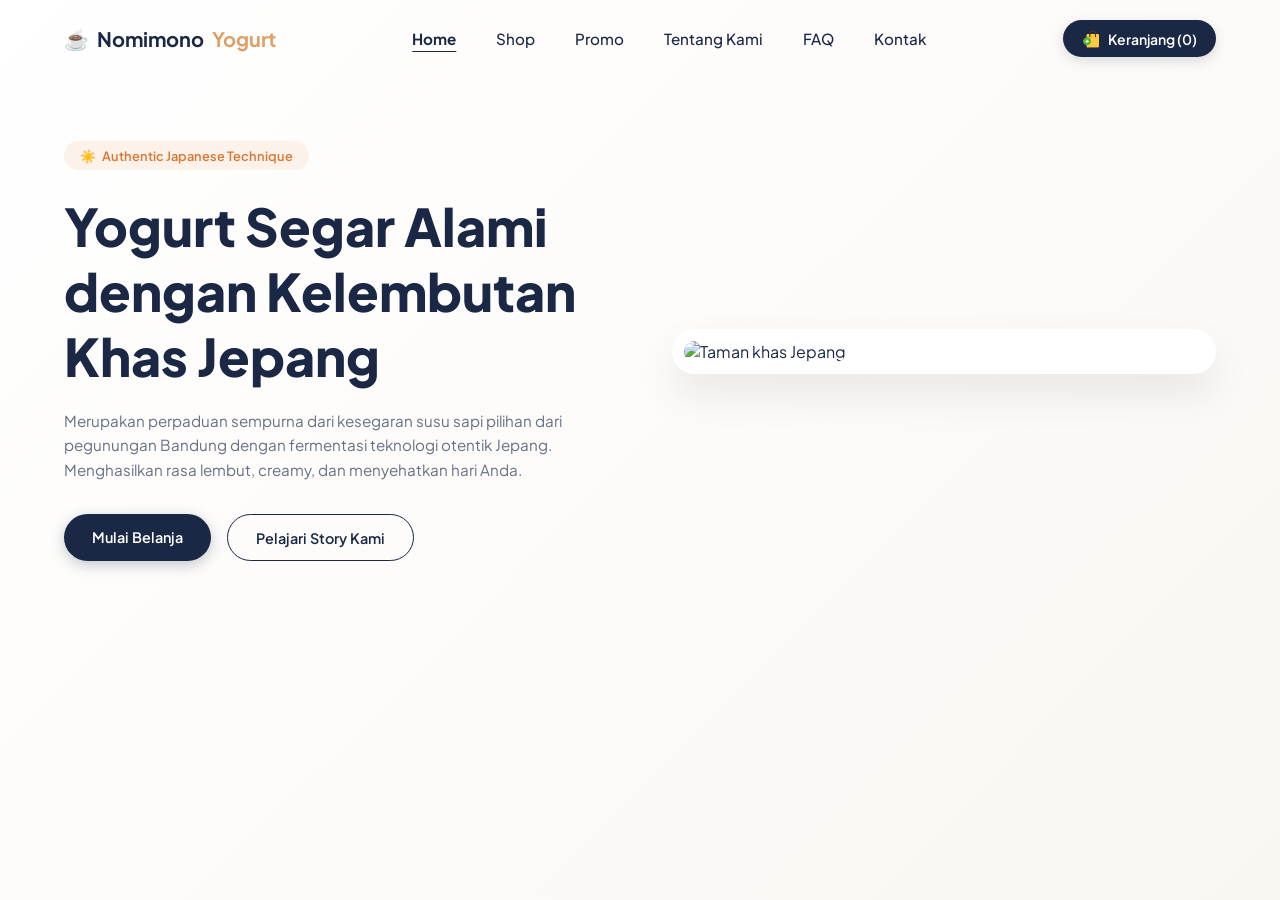
==== index.html @ 91950cd7 "first commit" ====
<!DOCTYPE html>
<html lang="id">
<head>
  <meta charset="UTF-8">
  <meta name="viewport" content="width=device-width, initial-scale=1.0">
  <title>Nomimono Yogurt - Home</title>
  <link rel="icon" href="assets/icons/cofee.png" type="image/x-icon">
  <!-- Google Fonts -->
  <link rel="preconnect" href="https://fonts.googleapis.com">
  <link rel="preconnect" href="https://fonts.gstatic.com" crossorigin>
  <link href="https://fonts.googleapis.com/css2?family=Plus+Jakarta+Sans:wght@400;500;600;700;800&display=swap" rel="stylesheet">
  <!-- External CSS -->
  <link rel="stylesheet" href="assets/css/style.css">
</head>
<body>

  <!-- Navbar Section -->
  <header class="navbar">
    <div class="container nav-container">
      <!-- Logo -->
      <a href="index.html" class="brand-logo">
        <span class="icon">☕</span>
        <span class="text-dark">Nomimono</span>
        <span class="text-orange">Yogurt</span>
      </a>

      <!-- Hamburger Button (Mobile) -->
      <button class="menu-toggle" id="menuToggle" aria-label="Toggle navigation">
        <span class="bar"></span>
        <span class="bar"></span>
        <span class="bar"></span>
      </button>

      <!-- Nav Links -->
      <nav class="nav-menu" id="navMenu">
        <ul class="nav-list">
          <li><a href="index.html" class="nav-link active">Home</a></li>
          <li><a href="shop.html" class="nav-link">Shop</a></li>
          <li><a href="promo.html" class="nav-link">Promo</a></li>
          <li><a href="about.html" class="nav-link">Tentang Kami</a></li>
          <li><a href="faq.html" class="nav-link">FAQ</a></li>
          <li><a href="contact.html" class="nav-link">Kontak</a></li>
        </ul>
      </nav>

      <!-- Cart Button -->
      <a href="#" class="btn-cart">
        <img src="assets/icons/cart.png" alt="Cart Icon" class="cart-icon-img">
        <span id="cartText">Keranjang (0)</span>
      </a>
    </div>
  </header>

  <!-- Hero Section -->
  <section class="hero">
    <div class="container hero-container">
      <!-- Left Content -->
      <div class="hero-content">
        <div class="badge">
          <span>☀️</span> Authentic Japanese Technique
        </div>
        
        <h1 class="hero-title">
          Yogurt Segar Alami dengan Kelembutan Khas Jepang
        </h1>
        
        <p class="hero-description">
          Merupakan perpaduan sempurna dari kesegaran susu sapi pilihan dari pegunungan Bandung dengan fermentasi teknologi otentik Jepang. Menghasilkan rasa lembut, creamy, dan menyehatkan hari Anda.
        </p>
        
        <div class="hero-buttons">
          <a href="shop.html" class="btn btn-primary">Mulai Belanja</a>
          <a href="#" class="btn btn-outline">Pelajari Story Kami</a>
        </div>
      </div>

      <!-- Right Image -->
      <div class="hero-image-wrapper">
        <div class="hero-card-image">
          <img src="https://images.unsplash.com/photo-1503899036084-c55cdd92da26?auto=format&fit=crop&w=1000&q=80" alt="Taman khas Jepang" class="hero-img">
        </div>
      </div>
    </div>
  </section>

  <!-- External JavaScript -->
  <script src="assets/js/script.js"></script>
</body>
</html>
---- assets/css/style.css ----
/* ==========================================================================
   1. RESET & GLOBAL VARIABLES
   ========================================================================== */
* {
  box-sizing: border-box;
  margin: 0;
  padding: 0;
}

:root {
  --primary-dark: #1b2845;
  --accent-orange: #e09f67;
  --text-main: #1b2845;
  --text-muted: #667085;
  --bg-gradient-start: #ffffff;
  --bg-gradient-end: #faf7f2;
  --card-bg: #ffffff;
}

body {
  font-family: 'Plus Jakarta Sans', sans-serif;
  color: var(--text-main);
  background: linear-gradient(135deg, var(--bg-gradient-start) 0%, var(--bg-gradient-end) 100%);
  min-height: 100vh;
  display: flex;
  flex-direction: column;
}

.container {
  width: 100%;
  padding-left: 1.5rem;
  padding-right: 1.5rem;
  margin: 0 auto;
}

/* ==========================================================================
   2. NAVBAR & NAVIGATION
   ========================================================================== */
.navbar {
  position: relative;
  background-color: transparent;
  padding: 1.25rem 0;
}

.nav-container {
  display: flex;
  align-items: center;
  justify-content: space-between;
  gap: 0.5rem;
}

.brand-logo {
  display: flex;
  align-items: center;
  gap: 0.5rem;
  text-decoration: none;
  font-size: 1.25rem;
  font-weight: 700;
}

.brand-logo-img {
  width: 24px;
  height: 24px;
  object-fit: contain;
}

.text-dark { color: var(--primary-dark); }
.text-orange { color: var(--accent-orange); }

/* Hamburger Menu Toggle */
.menu-toggle {
  display: flex;
  flex-direction: column;
  gap: 5px;
  background: none;
  border: none;
  cursor: pointer;
  padding: 0.5rem;
}

.bar {
  width: 24px;
  height: 2px;
  background-color: var(--primary-dark);
  border-radius: 2px;
  transition: all 0.3s ease;
}

/* Mobile Nav Dropdown */
.nav-menu {
  display: none;
  position: absolute;
  top: 100%;
  left: 0;
  right: 0;
  background: #ffffff;
  padding: 1.5rem;
  box-shadow: 0 10px 25px rgba(0,0,0,0.08);
  z-index: 100;
}

.nav-menu.is-active {
  display: block;
}

.nav-list {
  list-style: none;
  display: flex;
  flex-direction: column;
  gap: 1rem;
}

.nav-link {
  text-decoration: none;
  color: var(--primary-dark);
  font-weight: 500;
  font-size: 0.95rem;
  transition: color 0.2s ease;
}

.nav-link.active {
  text-decoration: underline;
  text-underline-offset: 6px;
  font-weight: 700;
}

/* Cart Button (Mobile Default) */
.btn-cart {
  display: flex;
  align-items: center;
  gap: 0.35rem;
  background-color: var(--primary-dark);
  color: #ffffff;
  padding: 0.45rem 0.85rem;
  border-radius: 50px;
  text-decoration: none;
  font-size: 0.75rem;
  font-weight: 600;
  box-shadow: 0 4px 12px rgba(27, 40, 69, 0.15);
  transition: transform 0.2s ease, background-color 0.2s ease;
  white-space: nowrap;
}

.btn-cart:hover {
  background-color: #121c33;
}

.cart-icon-img {
  width: 14px;
  height: 14px;
  object-fit: contain;
  display: inline-block;
}

/* ==========================================================================
   3. HERO SECTION (index.html)
   ========================================================================== */
.hero {
  padding: 2rem 0 4rem;
  flex-grow: 1;
}

.hero-container {
  display: flex;
  flex-direction: column;
  gap: 2.5rem;
}

.hero-content {
  display: flex;
  flex-direction: column;
  align-items: flex-start;
}

.badge {
  display: inline-flex;
  align-items: center;
  gap: 0.4rem;
  background-color: #fdf2e9;
  color: #d97736;
  padding: 0.4rem 1rem;
  border-radius: 50px;
  font-size: 0.8rem;
  font-weight: 600;
  margin-bottom: 1.5rem;
}

.hero-title {
  font-size: 2rem;
  line-height: 1.25;
  font-weight: 800;
  color: var(--primary-dark);
  margin-bottom: 1.25rem;
}

.hero-description {
  font-size: 0.95rem;
  line-height: 1.6;
  color: var(--text-muted);
  margin-bottom: 2rem;
}

.hero-buttons {
  display: flex;
  flex-direction: column;
  width: 100%;
  gap: 1rem;
}

.btn {
  display: inline-block;
  text-align: center;
  padding: 0.85rem 1.75rem;
  border-radius: 50px;
  font-weight: 600;
  font-size: 0.9rem;
  text-decoration: none;
  transition: all 0.3s ease;
}

.btn-primary {
  background-color: var(--primary-dark);
  color: #ffffff;
  box-shadow: 0 4px 14px rgba(27, 40, 69, 0.25);
}

.btn-outline {
  border: 1.5px solid var(--primary-dark);
  color: var(--primary-dark);
}

.hero-image-wrapper {
  width: 100%;
  display: flex;
  justify-content: center;
}

.hero-card-image {
  width: 100%;
  border-radius: 24px;
  overflow: hidden;
  background-color: #ffffff;
  padding: 12px;
  box-shadow: 0 20px 40px rgba(0, 0, 0, 0.08);
}

.hero-img {
  width: 100%;
  height: 320px;
  object-fit: cover;
  border-radius: 16px;
}

/* ==========================================================================
   4. SHOP CATALOG SECTION (shop.html)
   ========================================================================== */
.shop-section {
  padding: 2rem 0 5rem;
  flex-grow: 1;
}

.shop-header {
  display: flex;
  flex-direction: column;
  gap: 1.5rem;
  margin-bottom: 2.5rem;
}

.shop-title {
  font-size: 2rem;
  font-weight: 800;
  color: var(--primary-dark);
  margin-bottom: 0.5rem;
  letter-spacing: -0.02em;
}

.shop-subtitle {
  color: var(--text-muted);
  font-size: 0.95rem;
  line-height: 1.5;
}

/* Filter Tabs */
.filter-tabs {
  display: flex;
  gap: 0.75rem;
  overflow-x: auto;
  padding-bottom: 0.5rem;
  -webkit-overflow-scrolling: touch;
}

.filter-tabs::-webkit-scrollbar {
  display: none;
}

.filter-btn {
  background-color: #f2f4f7;
  color: var(--primary-dark);
  border: none;
  padding: 0.65rem 1.5rem;
  border-radius: 50px;
  font-size: 0.875rem;
  font-weight: 600;
  cursor: pointer;
  white-space: nowrap;
  transition: all 0.25s ease;
  font-family: inherit;
}

.filter-btn.active,
.filter-btn:hover {
  background-color: var(--primary-dark);
  color: #ffffff;
  box-shadow: 0 4px 12px rgba(27, 40, 69, 0.2);
}

/* Product Grid */
.product-grid {
  display: grid;
  grid-template-columns: 1fr;
  gap: 1.5rem;
}

.product-card {
  background: var(--card-bg);
  border-radius: 24px;
  padding: 1rem;
  display: flex;
  flex-direction: column;
  box-shadow: 0 4px 20px rgba(0, 0, 0, 0.03);
  transition: transform 0.3s ease, box-shadow 0.3s ease;
  border: 1px solid rgba(0,0,0,0.02);
}

.product-card:hover {
  transform: translateY(-5px);
  box-shadow: 0 16px 32px rgba(0, 0, 0, 0.08);
}

.card-image-wrapper {
  position: relative;
  width: 100%;
  height: 210px;
  border-radius: 18px;
  overflow: hidden;
}

.product-img {
  width: 100%;
  height: 100%;
  object-fit: cover;
  transition: transform 0.5s ease;
}

.product-card:hover .product-img {
  transform: scale(1.04);
}

.product-tag {
  position: absolute;
  top: 12px;
  left: 12px;
  background: rgba(255, 255, 255, 0.92);
  backdrop-filter: blur(8px);
  color: var(--primary-dark);
  font-size: 0.75rem;
  font-weight: 700;
  padding: 0.35rem 0.85rem;
  border-radius: 50px;
  box-shadow: 0 2px 8px rgba(0,0,0,0.06);
}

.card-content {
  display: flex;
  flex-direction: column;
  flex-grow: 1;
  padding: 1.25rem 0.25rem 0.25rem;
}

.product-name {
  font-size: 1.2rem;
  font-weight: 700;
  color: var(--primary-dark);
  margin-bottom: 0.5rem;
}

.product-desc {
  font-size: 0.875rem;
  color: var(--text-muted);
  line-height: 1.5;
  margin-bottom: 1.75rem;
  flex-grow: 1;
}

.card-footer {
  display: flex;
  align-items: center;
  justify-content: space-between;
  margin-top: auto;
}

.product-price {
  font-size: 1.15rem;
  font-weight: 700;
  color: var(--accent-orange);
}

.btn-add-cart {
  width: 40px;
  height: 40px;
  border-radius: 50%;
  background-color: var(--primary-dark);
  color: #ffffff;
  border: none;
  font-size: 1.3rem;
  font-weight: 500;
  display: flex;
  align-items: center;
  justify-content: center;
  cursor: pointer;
  transition: background-color 0.2s ease, transform 0.15s ease, box-shadow 0.2s ease;
}

.btn-add-cart:hover {
  background-color: #121c33;
  box-shadow: 0 4px 10px rgba(27, 40, 69, 0.3);
}

.btn-add-cart:active {
  transform: scale(0.9);
}

/* ==========================================================================
   5. PROMO SECTION (promo.html)
   ========================================================================== */
.promo-section {
  padding: 2rem 0 5rem;
  flex-grow: 1;
}

.promo-container {
  display: flex;
  flex-direction: column;
  gap: 2.5rem;
}

.promo-content {
  display: flex;
  flex-direction: column;
  align-items: flex-start;
}

.badge-promo {
  background-color: #fde8e8;
  color: #e05638;
}

.promo-title {
  font-size: 2.25rem;
  line-height: 1.2;
  font-weight: 800;
  color: var(--primary-dark);
  margin-bottom: 1.25rem;
}

.promo-description {
  font-size: 0.95rem;
  line-height: 1.6;
  color: var(--text-muted);
  margin-bottom: 2rem;
}

/* Bundle Grid */
.bundle-grid {
  display: grid;
  grid-template-columns: 1fr;
  gap: 1.5rem;
  width: 100%;
}

.bundle-card {
  position: relative;
  background: rgba(255, 255, 255, 0.6);
  border: 1.5px solid var(--accent-orange);
  border-radius: 20px;
  padding: 1.5rem;
  display: flex;
  flex-direction: column;
  transition: all 0.3s ease;
}

.bundle-card.active {
  background: #ffffff;
  box-shadow: 0 10px 25px rgba(224, 159, 103, 0.15);
}

.bundle-tag {
  position: absolute;
  top: -12px;
  right: 20px;
  background-color: #eb5757;
  color: #ffffff;
  font-size: 0.75rem;
  font-weight: 700;
  padding: 0.3rem 0.8rem;
  border-radius: 50px;
}

.bundle-name {
  font-size: 1.1rem;
  font-weight: 700;
  color: var(--primary-dark);
  margin-bottom: 0.75rem;
}

.bundle-price-group {
  display: flex;
  align-items: center;
  gap: 0.75rem;
  margin-bottom: 1.25rem;
}

.price-old {
  font-size: 0.9rem;
  color: #a0aec0;
  text-decoration: line-through;
  font-weight: 500;
}

.price-new {
  font-size: 1.25rem;
  font-weight: 800;
  color: var(--accent-orange);
}

.bundle-features {
  list-style: none;
  display: flex;
  flex-direction: column;
  gap: 0.5rem;
}

.bundle-features li {
  font-size: 0.85rem;
  color: var(--text-muted);
  display: flex;
  align-items: center;
  gap: 0.5rem;
}

.check-icon {
  display: inline-flex;
  align-items: center;
  justify-content: center;
  width: 18px;
  height: 18px;
  background-color: #27ae60;
  color: #ffffff;
  border-radius: 50%;
  font-size: 0.65rem;
  font-weight: bold;
}

.promo-image-wrapper {
  width: 100%;
  display: flex;
  justify-content: center;
}

.promo-card-image {
  width: 100%;
  border-radius: 24px;
  overflow: hidden;
  background-color: #ffffff;
  padding: 12px;
  box-shadow: 0 20px 40px rgba(0, 0, 0, 0.08);
}

.promo-img {
  width: 100%;
  height: 350px;
  object-fit: cover;
  border-radius: 16px;
}

/* ==========================================================================
   6. ABOUT SECTION (about.html - Mobile First)
   ========================================================================== */
.about-section {
  padding: 2rem 0 4rem;
  flex-grow: 1;
}

.about-container {
  display: flex;
  flex-direction: column-reverse;
  gap: 2rem;
}

.about-content {
  display: flex;
  flex-direction: column;
}

.about-title {
  font-size: 1.85rem;
  line-height: 1.25;
  font-weight: 800;
  color: var(--primary-dark);
  margin-bottom: 0.5rem;
}

.about-subtitle {
  font-size: 0.9rem;
  font-weight: 600;
  color: var(--text-muted);
  margin-bottom: 1.25rem;
}

.about-description {
  font-size: 0.9rem;
  line-height: 1.6;
  color: var(--text-muted);
  margin-bottom: 1.75rem;
}

.about-features {
  display: grid;
  grid-template-columns: 1fr;
  gap: 1rem;
}

.about-feature-item {
  display: flex;
  align-items: flex-start;
  gap: 1rem;
  background: rgba(255, 255, 255, 0.7);
  padding: 1rem;
  border-radius: 16px;
  border: 1px solid rgba(0, 0, 0, 0.03);
}

.feature-icon {
  width: 40px;
  height: 40px;
  background-color: #fdf2e9;
  border-radius: 12px;
  display: flex;
  align-items: center;
  justify-content: center;
  font-size: 1.2rem;
  flex-shrink: 0;
}

.feature-text h3 {
  font-size: 0.9rem;
  font-weight: 700;
  color: var(--primary-dark);
  margin-bottom: 0.2rem;
}

.feature-text p {
  font-size: 0.8rem;
  line-height: 1.4;
  color: var(--text-muted);
}

.about-image-wrapper {
  width: 100%;
  display: flex;
  justify-content: center;
}

.about-card-image {
  width: 100%;
  border-radius: 20px;
  overflow: hidden;
  background-color: #ffffff;
  padding: 8px;
  box-shadow: 0 10px 25px rgba(0, 0, 0, 0.06);
}

.about-img {
  width: 100%;
  height: 260px;
  object-fit: cover;
  border-radius: 14px;
}

/* ==========================================================================
   7. FAQ SECTION (faq.html)
   ========================================================================== */
.faq-section {
  padding: 3rem 0 5rem;
  flex-grow: 1;
}

.faq-header {
  text-align: center;
  max-width: 600px;
  margin: 0 auto 3rem;
}

.faq-title {
  font-size: 2rem;
  font-weight: 800;
  color: var(--primary-dark);
  margin-bottom: 0.5rem;
  letter-spacing: -0.02em;
}

.faq-subtitle {
  color: var(--text-muted);
  font-size: 0.95rem;
  line-height: 1.5;
}

.faq-grid {
  display: grid;
  grid-template-columns: 1fr;
  gap: 1.5rem;
}

.faq-card {
  background: var(--card-bg);
  border-radius: 20px;
  padding: 1.75rem;
  box-shadow: 0 4px 20px rgba(0, 0, 0, 0.02);
  border: 1px solid rgba(0, 0, 0, 0.02);
  display: flex;
  flex-direction: column;
  gap: 0.75rem;
}

.faq-question-group {
  display: flex;
  align-items: center;
  gap: 0.6rem;
}

.question-icon {
  display: inline-flex;
  align-items: center;
  justify-content: center;
  width: 22px;
  height: 22px;
  background-color: #fdf2e9;
  color: var(--accent-orange);
  border-radius: 50%;
  font-size: 0.75rem;
  font-weight: bold;
}

.faq-question {
  font-size: 1.1rem;
  font-weight: 700;
  color: var(--accent-orange);
}

.faq-answer {
  font-size: 0.9rem;
  line-height: 1.6;
  color: var(--text-muted);
}

/* ==========================================================================
   8. CONTACT SECTION (contact.html)
   ========================================================================== */
.contact-section {
  padding: 2rem 0 5rem;
  flex-grow: 1;
}

.contact-container {
  display: flex;
  flex-direction: column;
  gap: 2.5rem;
}

.contact-info {
  display: flex;
  flex-direction: column;
}

.contact-title {
  font-size: 2.25rem;
  line-height: 1.2;
  font-weight: 800;
  color: var(--primary-dark);
  margin-bottom: 1rem;
}

.contact-description {
  font-size: 0.95rem;
  line-height: 1.6;
  color: var(--text-muted);
  margin-bottom: 2.5rem;
}

.contact-list {
  display: flex;
  flex-direction: column;
  gap: 1.5rem;
}

.contact-item {
  display: flex;
  align-items: flex-start;
  gap: 1rem;
}

.contact-icon-wrapper {
  width: 44px;
  height: 44px;
  background-color: #fdf2e9;
  border-radius: 50%;
  display: flex;
  align-items: center;
  justify-content: center;
  flex-shrink: 0;
}

.contact-icon {
  font-size: 1.1rem;
}

.contact-text {
  display: flex;
  flex-direction: column;
  gap: 0.2rem;
}

.contact-label {
  font-size: 0.8rem;
  font-weight: 600;
  color: #a0aec0;
}

.contact-value {
  font-size: 0.95rem;
  font-weight: 700;
  color: var(--primary-dark);
}

.contact-form-wrapper {
  width: 100%;
}

.contact-form {
  background: #ffffff;
  padding: 2rem;
  border-radius: 24px;
  box-shadow: 0 10px 30px rgba(0, 0, 0, 0.04);
  border: 1px solid rgba(0, 0, 0, 0.02);
  display: flex;
  flex-direction: column;
  gap: 1.25rem;
}

.form-group {
  display: flex;
  flex-direction: column;
  gap: 0.5rem;
}

.form-label {
  font-size: 0.85rem;
  font-weight: 700;
  color: var(--primary-dark);
}

.form-input,
.form-textarea {
  width: 100%;
  padding: 0.85rem 1.1rem;
  border: 1px solid #e2e8f0;
  border-radius: 12px;
  font-family: inherit;
  font-size: 0.9rem;
  color: var(--primary-dark);
  background-color: #ffffff;
  outline: none;
  transition: border-color 0.2s ease, box-shadow 0.2s ease;
}

.form-input::placeholder,
.form-textarea::placeholder {
  color: #cbd5e1;
}

.form-input:focus,
.form-textarea:focus {
  border-color: var(--primary-dark);
  box-shadow: 0 0 0 3px rgba(27, 40, 69, 0.08);
}

.form-textarea {
  resize: vertical;
}

.btn-submit {
  width: 100%;
  padding: 0.9rem;
  background-color: var(--primary-dark);
  color: #ffffff;
  border: none;
  border-radius: 12px;
  font-size: 0.95rem;
  font-weight: 700;
  cursor: pointer;
  transition: background-color 0.2s ease, transform 0.15s ease;
  margin-top: 0.5rem;
}

.btn-submit:hover {
  background-color: #121c33;
}

.btn-submit:active {
  transform: scale(0.98);
}

/* ==========================================================================
   9. MODAL POPUP STYLES
   ========================================================================== */
.modal-overlay {
  position: fixed;
  top: 0;
  left: 0;
  width: 100%;
  height: 100%;
  background: rgba(27, 40, 69, 0.4);
  backdrop-filter: blur(4px);
  display: flex;
  align-items: center;
  justify-content: center;
  padding: 1.5rem;
  z-index: 1000;
  opacity: 0;
  visibility: hidden;
  transition: opacity 0.3s ease, visibility 0.3s ease;
}

.modal-overlay.is-active {
  opacity: 1;
  visibility: visible;
}

.modal-card {
  background: #ffffff;
  padding: 2rem;
  border-radius: 24px;
  max-width: 400px;
  width: 100%;
  text-align: center;
  box-shadow: 0 20px 40px rgba(0, 0, 0, 0.15);
  transform: scale(0.9);
  transition: transform 0.3s ease;
}

.modal-overlay.is-active .modal-card {
  transform: scale(1);
}

.modal-icon-wrapper {
  width: 56px;
  height: 56px;
  background-color: #fdf2e9;
  border-radius: 50%;
  display: flex;
  align-items: center;
  justify-content: center;
  margin: 0 auto 1rem;
  padding: 12px;
}

.modal-icon-img {
  width: 100%;
  height: 100%;
  object-fit: contain;
}

.modal-title {
  font-size: 1.35rem;
  font-weight: 800;
  color: var(--primary-dark);
  margin-bottom: 0.5rem;
}

.modal-message {
  font-size: 0.9rem;
  line-height: 1.6;
  color: var(--text-muted);
  margin-bottom: 1.5rem;
}

.btn-modal-close {
  width: 100%;
  padding: 0.75rem;
  background-color: var(--primary-dark);
  color: #ffffff;
  border: none;
  border-radius: 12px;
  font-weight: 700;
  font-size: 0.9rem;
  cursor: pointer;
  transition: background-color 0.2s ease;
}

.btn-modal-close:hover {
  background-color: #121c33;
}

/* ==========================================================================
   10. RESPONSIVE BREAKPOINTS (Tablet & Desktop)
   ========================================================================== */

/* Tablet Breakpoints (>= 640px / 768px) */
@media (min-width: 640px) {
  .product-grid {
    grid-template-columns: repeat(2, 1fr);
    gap: 1.5rem;
  }

  .bundle-grid {
    grid-template-columns: repeat(2, 1fr);
  }

  .about-features {
    grid-template-columns: repeat(2, 1fr);
  }

  .about-img {
    height: 320px;
  }
}

@media (min-width: 768px) {
  .faq-grid {
    grid-template-columns: repeat(2, 1fr);
    gap: 2rem;
  }
}

/* Desktop Breakpoint (>= 992px) */
@media (min-width: 992px) {
  .container {
    max-width: 1200px;
  }

  .menu-toggle {
    display: none;
  }

  .nav-menu {
    display: block;
    position: static;
    background: transparent;
    padding: 0;
    box-shadow: none;
  }

  .nav-list {
    flex-direction: row;
    gap: 2.5rem;
  }

  /* Cart Button Desktop */
  .btn-cart {
    padding: 0.6rem 1.2rem;
    font-size: 0.875rem;
    gap: 0.5rem;
  }

  .cart-icon-img {
    width: 18px;
    height: 18px;
  }

  /* Hero Section Desktop */
  .hero {
    padding: 4rem 0 6rem;
  }

  .hero-container {
    flex-direction: row;
    align-items: center;
    justify-content: space-between;
    gap: 4rem;
  }

  .hero-content {
    flex: 1;
    max-width: 560px;
  }

  .hero-title {
    font-size: 3.25rem;
  }

  .hero-buttons {
    flex-direction: row;
    width: auto;
  }

  .hero-image-wrapper {
    flex: 1;
  }

  .hero-img {
    height: 480px;
  }

  /* Shop Header Desktop */
  .shop-header {
    flex-direction: row;
    align-items: flex-end;
    justify-content: space-between;
  }

  .product-grid {
    grid-template-columns: repeat(4, 1fr);
    gap: 1.5rem;
  }

  .shop-title {
    font-size: 2.5rem;
  }

  /* Promo Section Desktop */
  .promo-section {
    padding: 4rem 0 6rem;
  }

  .promo-container {
    flex-direction: row;
    align-items: center;
    justify-content: space-between;
    gap: 4rem;
  }

  .promo-content {
    flex: 1;
    max-width: 580px;
  }

  .promo-title {
    font-size: 3.25rem;
  }

  .promo-image-wrapper {
    flex: 1;
  }

  .promo-img {
    height: 520px;
  }

  /* About Section Desktop */
  .about-section {
    padding: 4rem 0 6rem;
  }

  .about-container {
    flex-direction: row;
    align-items: center;
    justify-content: space-between;
    gap: 4rem;
  }

  .about-image-wrapper {
    flex: 1;
  }

  .about-card-image {
    padding: 12px;
    border-radius: 24px;
  }

  .about-img {
    height: 480px;
    border-radius: 16px;
  }

  .about-content {
    flex: 1;
    max-width: 580px;
  }

  .about-title {
    font-size: 3rem;
  }

  .about-subtitle {
    font-size: 1rem;
  }

  .about-description {
    font-size: 0.95rem;
    line-height: 1.7;
  }

  /* FAQ Section Desktop */
  .faq-section {
    padding: 4rem 0 6rem;
  }

  .faq-title {
    font-size: 2.5rem;
  }

  /* Contact Section Desktop */
  .contact-section {
    padding: 4rem 0 6rem;
  }

  .contact-container {
    flex-direction: row;
    align-items: flex-start;
    justify-content: space-between;
    gap: 4rem;
  }

  .contact-info {
    flex: 1;
    max-width: 480px;
  }

  .contact-title {
    font-size: 3.25rem;
  }

  .contact-form-wrapper {
    flex: 1;
    max-width: 540px;
  }

  .contact-form {
    padding: 2.5rem;
  }
}
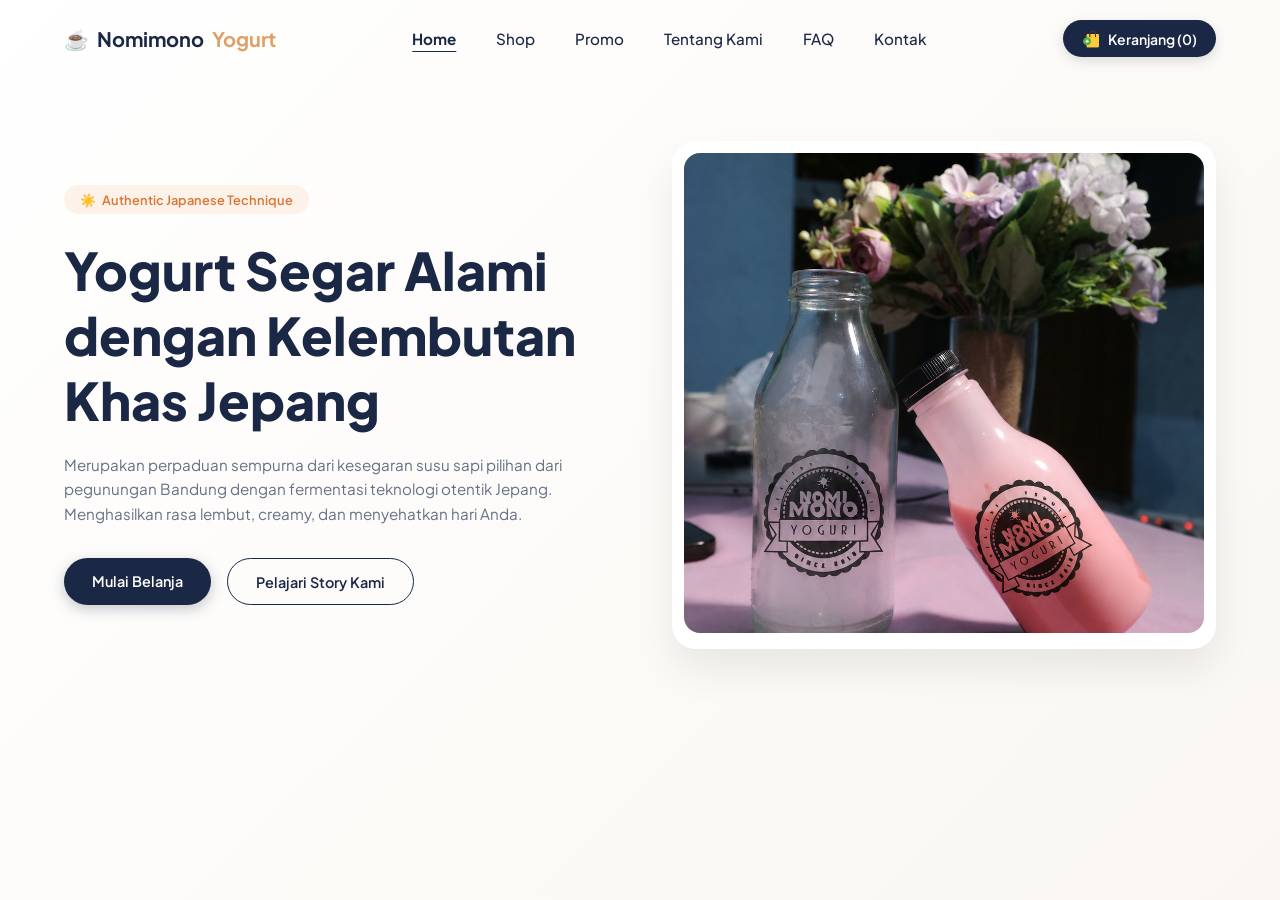
==== commit c3602933: "perbaikan gambar assets" ====
--- a/index.html
+++ b/index.html
@@ -70,14 +70,14 @@
         
         <div class="hero-buttons">
           <a href="shop.html" class="btn btn-primary">Mulai Belanja</a>
-          <a href="#" class="btn btn-outline">Pelajari Story Kami</a>
+          <a href="about.html" class="btn btn-outline">Pelajari Story Kami</a>
         </div>
       </div>
 
       <!-- Right Image -->
       <div class="hero-image-wrapper">
         <div class="hero-card-image">
-          <img src="https://images.unsplash.com/photo-1503899036084-c55cdd92da26?auto=format&fit=crop&w=1000&q=80" alt="Taman khas Jepang" class="hero-img">
+          <img src="assets/images/home.png" alt="home" class="hero-img">
         </div>
       </div>
     </div>
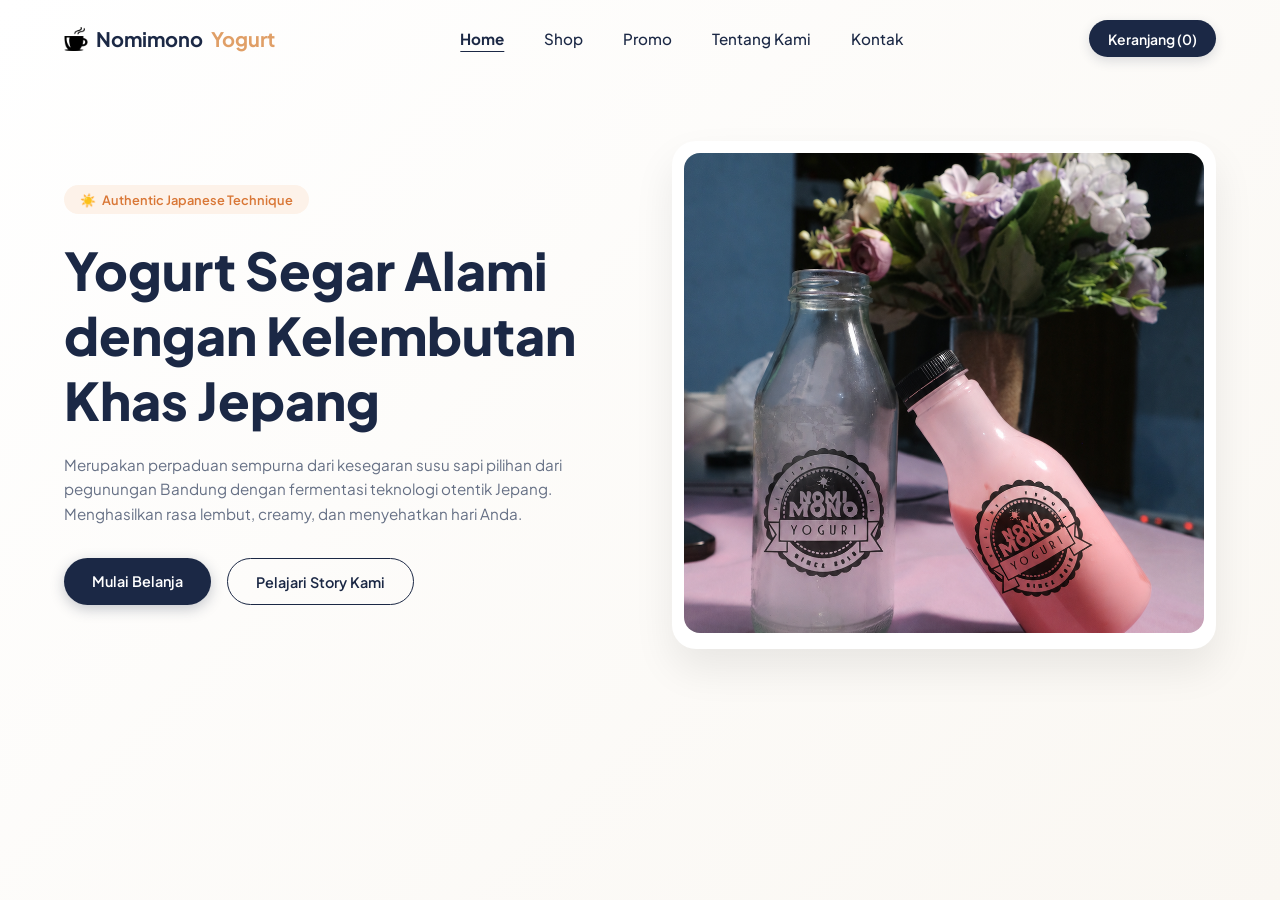
==== commit 2e549fe9: "delete-FAQ" ====
--- a/index.html
+++ b/index.html
@@ -1,5 +1,6 @@
 <!DOCTYPE html>
 <html lang="id">
+
 <head>
   <meta charset="UTF-8">
   <meta name="viewport" content="width=device-width, initial-scale=1.0">
@@ -8,10 +9,12 @@
   <!-- Google Fonts -->
   <link rel="preconnect" href="https://fonts.googleapis.com">
   <link rel="preconnect" href="https://fonts.gstatic.com" crossorigin>
-  <link href="https://fonts.googleapis.com/css2?family=Plus+Jakarta+Sans:wght@400;500;600;700;800&display=swap" rel="stylesheet">
+  <link href="https://fonts.googleapis.com/css2?family=Plus+Jakarta+Sans:wght@400;500;600;700;800&display=swap"
+    rel="stylesheet">
   <!-- External CSS -->
   <link rel="stylesheet" href="assets/css/style.css">
 </head>
+
 <body>
 
   <!-- Navbar Section -->
@@ -19,7 +22,7 @@
     <div class="container nav-container">
       <!-- Logo -->
       <a href="index.html" class="brand-logo">
-        <span class="icon">☕</span>
+        <img src="assets/icons/cofee.png" alt="Nomimono Yogurt" class="brand-logo-img">
         <span class="text-dark">Nomimono</span>
         <span class="text-orange">Yogurt</span>
       </a>
@@ -38,14 +41,13 @@
           <li><a href="shop.html" class="nav-link">Shop</a></li>
           <li><a href="promo.html" class="nav-link">Promo</a></li>
           <li><a href="about.html" class="nav-link">Tentang Kami</a></li>
-          <li><a href="faq.html" class="nav-link">FAQ</a></li>
+          <!-- <li><a href="faq.html" class="nav-link">FAQ</a></li> -->
           <li><a href="contact.html" class="nav-link">Kontak</a></li>
         </ul>
       </nav>
 
       <!-- Cart Button -->
       <a href="#" class="btn-cart">
-        <img src="assets/icons/cart.png" alt="Cart Icon" class="cart-icon-img">
         <span id="cartText">Keranjang (0)</span>
       </a>
     </div>
@@ -59,15 +61,16 @@
         <div class="badge">
           <span>☀️</span> Authentic Japanese Technique
         </div>
-        
+
         <h1 class="hero-title">
           Yogurt Segar Alami dengan Kelembutan Khas Jepang
         </h1>
-        
+
         <p class="hero-description">
-          Merupakan perpaduan sempurna dari kesegaran susu sapi pilihan dari pegunungan Bandung dengan fermentasi teknologi otentik Jepang. Menghasilkan rasa lembut, creamy, dan menyehatkan hari Anda.
+          Merupakan perpaduan sempurna dari kesegaran susu sapi pilihan dari pegunungan Bandung dengan fermentasi
+          teknologi otentik Jepang. Menghasilkan rasa lembut, creamy, dan menyehatkan hari Anda.
         </p>
-        
+
         <div class="hero-buttons">
           <a href="shop.html" class="btn btn-primary">Mulai Belanja</a>
           <a href="about.html" class="btn btn-outline">Pelajari Story Kami</a>
@@ -86,4 +89,5 @@
   <!-- External JavaScript -->
   <script src="assets/js/script.js"></script>
 </body>
+
 </html>
